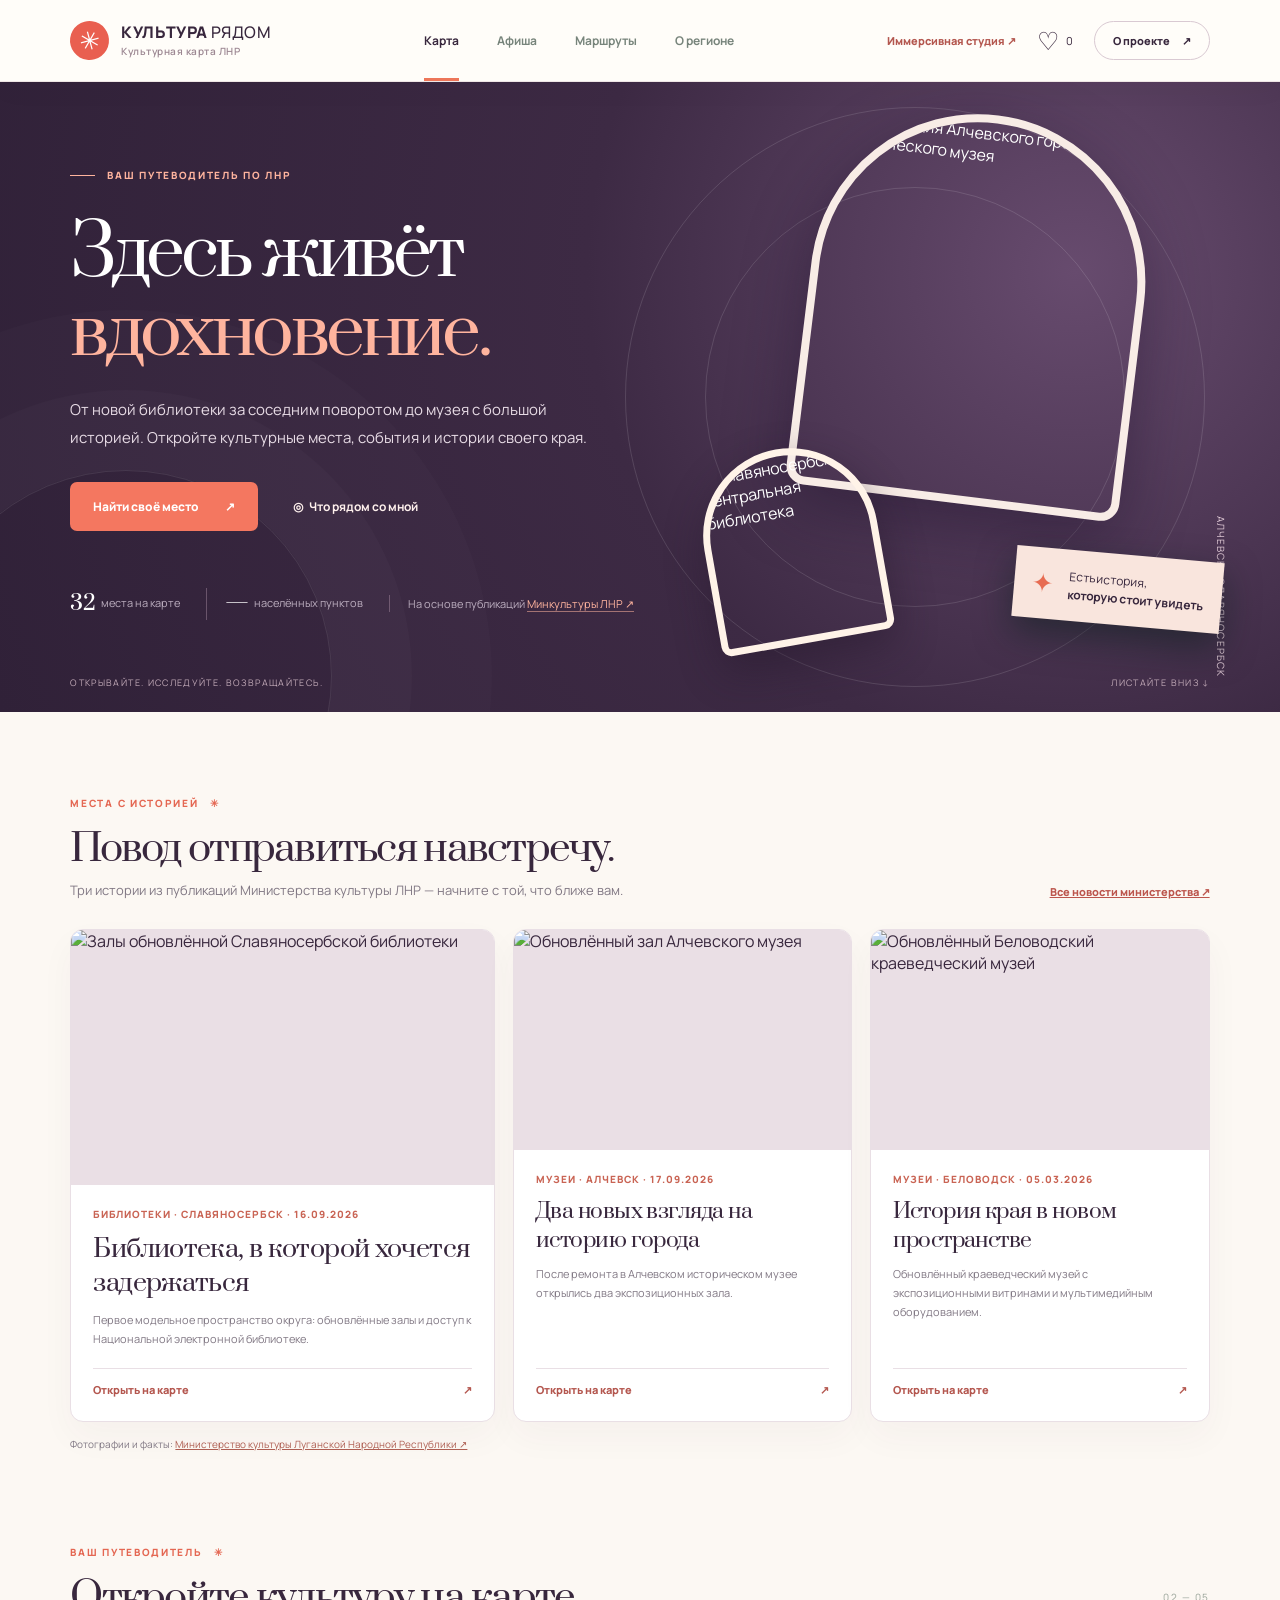
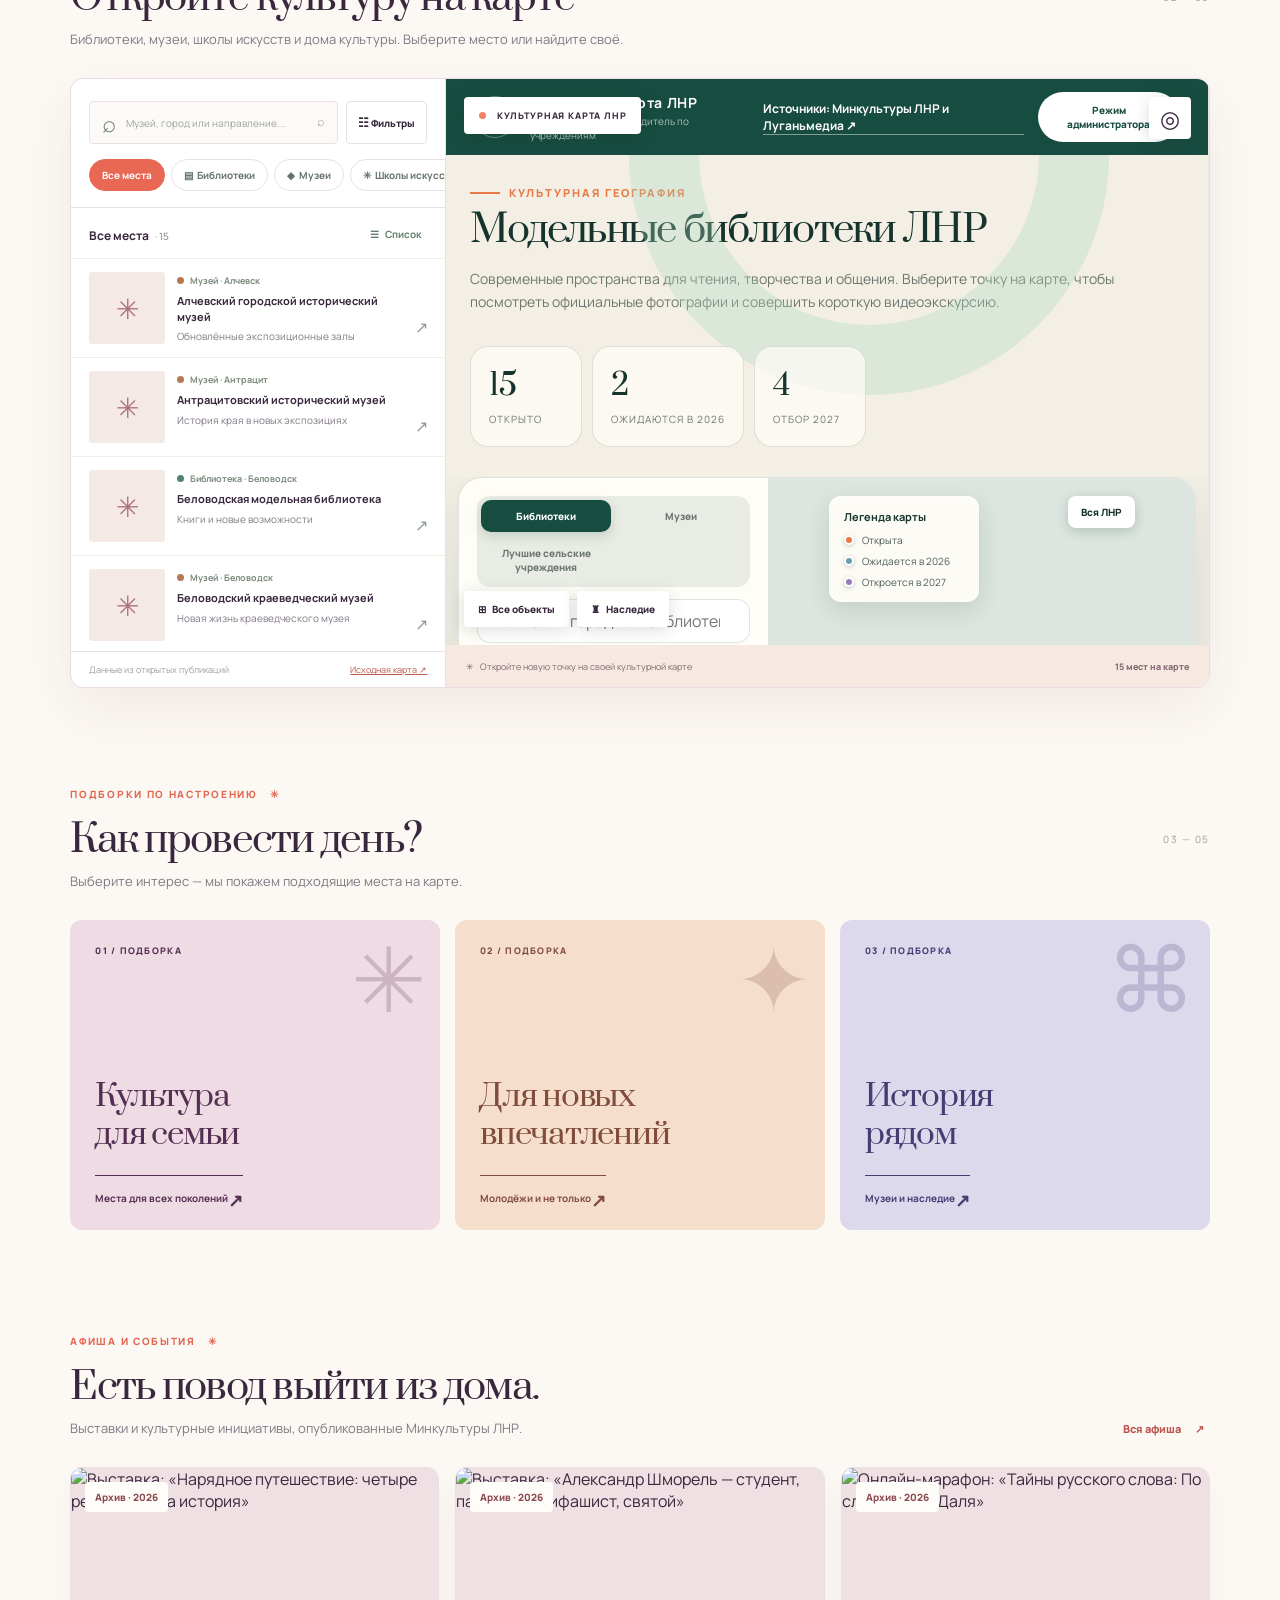
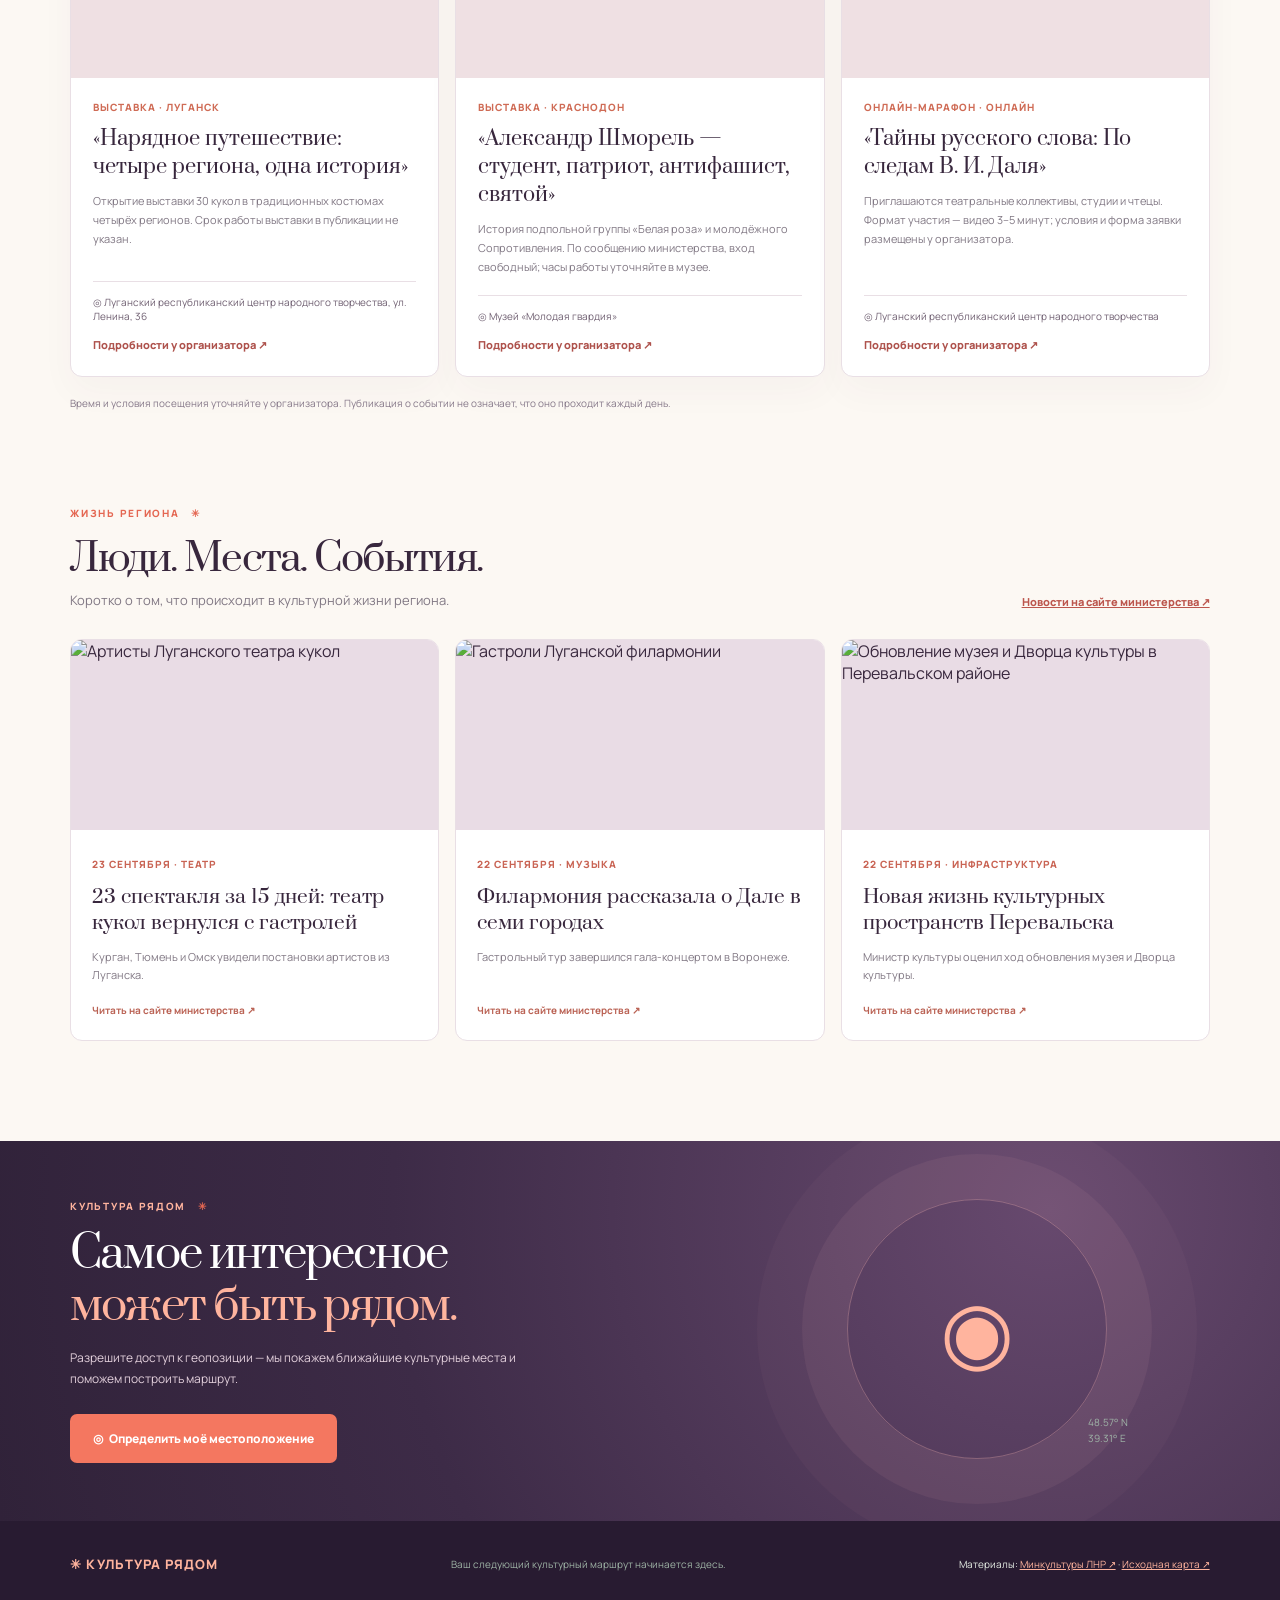
==== culture-map.html @ 1eb548b8 "Add immersive studio site and cultural map" ====
<!doctype html>
<html lang="ru">
<head>
  <meta charset="utf-8">
  <meta name="viewport" content="width=device-width,initial-scale=1">
  <meta name="theme-color" content="#3b2740">
  <title>Культура рядом — культурная карта ЛНР</title>
  <meta name="description" content="Культурные пространства Луганской Народной Республики на одной карте: найдите место, сохраните его и постройте маршрут.">
  <link rel="preconnect" href="https://fonts.googleapis.com">
  <link rel="preconnect" href="https://fonts.gstatic.com" crossorigin>
  <link href="https://fonts.googleapis.com/css2?family=DM+Sans:wght@400;500;600;700&family=Manrope:wght@400;500;600;700;800&family=Prata&display=swap" rel="stylesheet">
  <link rel="stylesheet" href="style.css">
</head>
<body>
  <header class="topbar">
    <a class="brand" href="#home" aria-label="Культура рядом — на главную"><span class="brand-symbol">✳</span><span>КУЛЬТУРА<span class="brand-light"> РЯДОМ</span><small>Культурная карта ЛНР</small></span></a>
    <nav class="main-nav" aria-label="Основная навигация">
      <button class="nav-link active" data-view="map">Карта</button><button class="nav-link" data-view="events">Афиша</button><button class="nav-link" data-view="routes">Маршруты</button><button class="nav-link" data-view="analytics">О регионе</button>
    </nav>
    <div class="header-actions"><a href="index.html" class="studio-return">Иммерсивная студия ↗</a><button id="favorites-nav" class="header-icon" title="Моя культура" aria-label="Моя культура">♡ <span id="fav-count">0</span></button><button class="header-profile" id="about-button">О проекте <span>↗</span></button></div>
  </header>

  <main id="home">
    <section class="hero">
      <div class="hero-copy"><div class="eyebrow"><span class="eyebrow-line"></span> ВАШ ПУТЕВОДИТЕЛЬ ПО ЛНР</div><h1>Здесь живёт<br><em>вдохновение.</em></h1><p>От новой библиотеки за соседним поворотом до музея с большой историей. Откройте культурные места, события и истории своего края.</p><div class="hero-actions"><button class="button button-lime" id="hero-explore">Найти своё место <span>↗</span></button><button class="text-button" id="hero-near">◎ &nbsp; Что рядом со мной</button></div><div class="hero-proof"><span><b id="hero-place-count">32</b> места на карте</span><span><b id="hero-city-count">—</b> населённых пунктов</span><span>На основе публикаций <a href="https://mk.lpr-reg.ru/" target="_blank" rel="noopener noreferrer">Минкультуры ЛНР ↗</a></span></div></div>
      <div class="hero-art"><div class="hero-orbit orbit-one"></div><div class="hero-orbit orbit-two"></div><div class="art-image"><img src="https://mk.lpr-reg.ru/uploads/posts/2026-09/1789713826_img-20260917-111139.jpg" alt="Экспозиция Алчевского городского исторического музея"></div><div class="art-image-small"><img src="https://mk.lpr-reg.ru/uploads/posts/2026-09/1789713559_img-20260916-124039.jpg" alt="Славяносербская центральная библиотека"></div><div class="art-caption"><span class="art-caption-icon">✦</span><span>Есть история,<br><b>которую стоит увидеть</b></span></div><div class="art-coordinate">АЛЧЕВСК · СЛАВЯНОСЕРБСК</div></div>
      <div class="hero-bottom"><span>ОТКРЫВАЙТЕ. ИССЛЕДУЙТЕ. ВОЗВРАЩАЙТЕСЬ.</span><span>ЛИСТАЙТЕ ВНИЗ ↓</span></div>
    </section>

    <section class="editorial-section" id="stories" aria-labelledby="stories-title"><div class="section-heading"><div><div class="section-kicker">МЕСТА С ИСТОРИЕЙ <span>✳</span></div><h2 id="stories-title">Повод отправиться навстречу.</h2><p>Три истории из публикаций Министерства культуры ЛНР — начните с той, что ближе вам.</p></div><a class="section-link" href="https://mk.lpr-reg.ru/news-main" target="_blank" rel="noopener noreferrer">Все новости министерства ↗</a></div><div class="story-grid"><article class="story-card story-main"><div class="story-image"><img src="https://mk.lpr-reg.ru/uploads/posts/2026-09/1789713559_img-20260916-124039.jpg" alt="Залы обновлённой Славяносербской библиотеки" loading="lazy"></div><div class="story-content"><span class="story-meta">БИБЛИОТЕКИ · СЛАВЯНОСЕРБСК · 16.09.2026</span><h3>Библиотека, в которой хочется задержаться</h3><p>Первое модельное пространство округа: обновлённые залы и доступ к Национальной электронной библиотеке.</p><button data-place="slavyanoserbsk" class="story-action">Открыть на карте <span>↗</span></button></div></article><article class="story-card"><div class="story-image"><img src="https://mk.lpr-reg.ru/uploads/posts/2026-09/1789713826_img-20260917-111139.jpg" alt="Обновлённый зал Алчевского музея" loading="lazy"></div><div class="story-content"><span class="story-meta">МУЗЕИ · АЛЧЕВСК · 17.09.2026</span><h3>Два новых взгляда на историю города</h3><p>После ремонта в Алчевском историческом музее открылись два экспозиционных зала.</p><button data-place="alchevsk-museum" class="story-action">Открыть на карте <span>↗</span></button></div></article><article class="story-card"><div class="story-image"><img src="https://mk.lpr-reg.ru/uploads/posts/2026-03/1772718516_photo_2026-03-05_16-46-32.jpg" alt="Обновлённый Беловодский краеведческий музей" loading="lazy"></div><div class="story-content"><span class="story-meta">МУЗЕИ · БЕЛОВОДСК · 05.03.2026</span><h3>История края в новом пространстве</h3><p>Обновлённый краеведческий музей с экспозиционными витринами и мультимедийным оборудованием.</p><button data-place="belovodsk-museum" class="story-action">Открыть на карте <span>↗</span></button></div></article></div><div class="editorial-source">Фотографии и факты: <a href="https://mk.lpr-reg.ru/" target="_blank" rel="noopener noreferrer">Министерство культуры Луганской Народной Республики ↗</a></div></section>

    <section class="explore" id="explore" aria-labelledby="explore-title">
      <div class="section-heading"><div><div class="section-kicker">ВАШ ПУТЕВОДИТЕЛЬ <span>✳</span></div><h2 id="explore-title">Откройте культуру на карте</h2><p>Библиотеки, музеи, школы искусств и дома культуры. Выберите место или найдите своё.</p></div><span class="section-index">02 — 05</span></div>
      <div class="explore-layout">
        <aside class="finder">
          <div class="finder-head"><div class="search-box"><span aria-hidden="true">⌕</span><input id="search" type="search" placeholder="Музей, город или направление..." aria-label="Поиск объектов"><kbd>⌕</kbd></div><button class="filter-toggle" id="filter-toggle" aria-expanded="false" aria-controls="advanced-filters" title="Дополнительные фильтры">☷ <span>Фильтры</span></button></div>
          <div class="quick-filters" id="quick-filters" aria-label="Категории"></div>
          <div class="advanced-filters" id="advanced-filters" hidden><label>Муниципалитет / населённый пункт<select id="city-filter"><option value="">Все населённые пункты</option></select></label><label>Аудитория<select id="audience-filter"><option value="">Для всех</option><option value="children">Для детей</option><option value="youth">Для молодёжи</option><option value="family">Для семьи</option></select></label><label>Доступность<select id="access-filter"><option value="">Любая</option><option value="accessible">Есть сведения о доступности</option></select></label><label>Информация<select id="data-filter"><option value="">Все объекты</option><option value="photo">С фотографией</option><option value="source">С источником</option></select></label><label>Расстояние от меня<select id="distance-filter"><option value="">Без ограничения</option><option value="5">До 5 км</option><option value="20">До 20 км</option><option value="50">До 50 км</option><option value="100">До 100 км</option></select></label><button class="reset-filters" id="reset-filters">Сбросить фильтры ↺</button></div>
          <div class="results-head"><div><strong id="result-title">Все места</strong><span id="result-count"></span></div><button id="list-toggle" class="list-toggle" aria-pressed="false">☰ &nbsp; Список</button></div>
          <div class="results" id="results" aria-live="polite"></div>
          <div class="finder-footer"><span>Данные из открытых публикаций</span><a href="libraries-map.html">Исходная карта ↗</a></div>
        </aside>
        <div class="map-column"><div class="map-shell"><iframe id="map" src="libraries-map.html?embed=map" title="Интерактивная карта культурных объектов ЛНР" loading="eager"></iframe><div class="map-top"><span class="map-live"><i></i> КУЛЬТУРНАЯ КАРТА ЛНР</span><button id="map-locate" title="Определить местоположение" aria-label="Определить местоположение">◎</button></div><div class="map-bottom"><button id="map-fit">⊞ &nbsp; Все объекты</button><button id="map-layer" aria-pressed="false">♜ &nbsp; Наследие</button></div></div><div class="map-caption"><span>✳ &nbsp; Откройте новую точку на своей культурной карте</span><span id="map-visible-count"></span></div></div>
      </div>
    </section>

    <section class="discovery" id="discovery"><div class="section-heading"><div><div class="section-kicker">ПОДБОРКИ ПО НАСТРОЕНИЮ <span>✳</span></div><h2>Как провести день?</h2><p>Выберите интерес — мы покажем подходящие места на карте.</p></div><span class="section-index">03 — 05</span></div><div class="discovery-grid"><button class="discovery-card discovery-family" data-preset="family"><span class="discovery-number">01 / ПОДБОРКА</span><span class="discovery-icon">✳</span><strong>Культура<br>для семьи</strong><span class="discovery-bottom">Места для всех поколений <b>↗</b></span></button><button class="discovery-card discovery-youth" data-preset="youth"><span class="discovery-number">02 / ПОДБОРКА</span><span class="discovery-icon">✦</span><strong>Для новых<br>впечатлений</strong><span class="discovery-bottom">Молодёжи и не только <b>↗</b></span></button><button class="discovery-card discovery-heritage" data-preset="heritage"><span class="discovery-number">03 / ПОДБОРКА</span><span class="discovery-icon">⌘</span><strong>История<br>рядом</strong><span class="discovery-bottom">Музеи и наследие <b>↗</b></span></button></div></section>

    <section class="events-section" id="events-section"><div class="section-heading"><div><div class="section-kicker">АФИША И СОБЫТИЯ <span>✳</span></div><h2>Есть повод выйти из дома.</h2><p>Выставки и культурные инициативы, опубликованные Минкультуры ЛНР.</p></div><button class="section-link" data-view="events">Вся афиша <span>↗</span></button></div><div class="event-grid" id="home-events"></div><p class="event-disclaimer">Время и условия посещения уточняйте у организатора. Публикация о событии не означает, что оно проходит каждый день.</p></section>

    <section class="news-section" aria-labelledby="news-title"><div class="section-heading"><div><div class="section-kicker">ЖИЗНЬ РЕГИОНА <span>✳</span></div><h2 id="news-title">Люди. Места. События.</h2><p>Коротко о том, что происходит в культурной жизни региона.</p></div><a class="section-link" href="https://mk.lpr-reg.ru/news-main" target="_blank" rel="noopener noreferrer">Новости на сайте министерства ↗</a></div><div class="news-grid"><a class="news-card" href="https://mk.lpr-reg.ru/14189-teatr-kukol-iz-lnr-vernulsja-s-bolshih-gastrolej-po-uralu-i-sibiri.html" target="_blank" rel="noopener noreferrer"><div class="news-photo"><img src="https://mk.lpr-reg.ru/uploads/posts/2026-09/1790163559_1upidi1opljrk-gol8tordglkp-q3zwny-yeoa9okzvrqe-p94hlvm8nh2kwo7guittaw1d-u0gzbpqpospe4do0.jpg" alt="Артисты Луганского театра кукол" loading="lazy"></div><div class="news-body"><span>23 СЕНТЯБРЯ · ТЕАТР</span><h3>23 спектакля за 15 дней: театр кукол вернулся с гастролей</h3><p>Курган, Тюмень и Омск увидели постановки артистов из Луганска.</p><b>Читать на сайте министерства ↗</b></div></a><a class="news-card" href="https://mk.lpr-reg.ru/14185-luganskaja-filarmonija-zavershila-gastrolnyj-tur-po-voronezhskoj-oblasti-s-proektom-o-vladimire-dale.html" target="_blank" rel="noopener noreferrer"><div class="news-photo"><img src="https://mk.lpr-reg.ru/uploads/posts/2026-09/medium/1790083965_img_20260922_141011.jpg" alt="Гастроли Луганской филармонии" loading="lazy"></div><div class="news-body"><span>22 СЕНТЯБРЯ · МУЗЫКА</span><h3>Филармония рассказала о Дале в семи городах</h3><p>Гастрольный тур завершился гала-концертом в Воронеже.</p><b>Читать на сайте министерства ↗</b></div></a><a class="news-card" href="https://mk.lpr-reg.ru/14187-ministr-kultury-lnr-ocenil-hod-obnovlenija-muzeja-i-dvorca-kultury-v-perevalskom-rajone.html" target="_blank" rel="noopener noreferrer"><div class="news-photo"><img src="https://mk.lpr-reg.ru/uploads/posts/2026-09/medium/1790143305_img_20260923_090028.jpg" alt="Обновление музея и Дворца культуры в Перевальском районе" loading="lazy"></div><div class="news-body"><span>22 СЕНТЯБРЯ · ИНФРАСТРУКТУРА</span><h3>Новая жизнь культурных пространств Перевальска</h3><p>Министр культуры оценил ход обновления музея и Дворца культуры.</p><b>Читать на сайте министерства ↗</b></div></a></div></section>

    <section class="near-section" id="near-section"><div><div class="section-kicker">КУЛЬТУРА РЯДОМ <span>✳</span></div><h2>Самое интересное<br><em>может быть рядом.</em></h2><p>Разрешите доступ к геопозиции — мы покажем ближайшие культурные места и поможем построить маршрут.</p><button class="button button-lime" id="near-locate">◎ &nbsp; Определить моё местоположение</button><div class="near-results" id="near-results" hidden></div></div><div class="near-decoration" aria-hidden="true"><span>◉</span><i>48.57° N<br>39.31° E</i></div></section>
  </main>

  <div class="screen-view" id="screen-view" hidden><div class="screen-inner"><button class="back-link" id="screen-back">← &nbsp; На главную</button><div id="screen-content"></div></div></div>

  <div class="drawer-backdrop" id="drawer-backdrop" hidden></div><aside class="detail-drawer" id="detail-drawer" role="dialog" aria-modal="true" aria-label="Карточка объекта" aria-hidden="true"><button class="drawer-close" id="drawer-close" aria-label="Закрыть карточку">×</button><div id="detail-content"></div></aside>
  <div class="toast" id="toast" role="status" aria-live="polite"></div>
  <footer><div class="footer-brand">✳ КУЛЬТУРА РЯДОМ</div><p>Ваш следующий культурный маршрут начинается здесь.</p><span>Материалы: <a href="https://mk.lpr-reg.ru/" target="_blank" rel="noopener noreferrer">Минкультуры ЛНР ↗</a> · <a href="libraries-map.html">Исходная карта ↗</a></span></footer>
  <script src="app.js"></script>
</body>
</html>
---- style.css ----
:root{--dark:#142f29;--dark2:#1c3c32;--lime:#d9ef8d;--cream:#f7f6f0;--white:#fffefa;--ink:#1b332b;--muted:#77837b;--line:#e4e8df;--serif:Prata,Georgia,serif}*{box-sizing:border-box}html{scroll-behavior:smooth}body{margin:0;background:var(--cream);color:var(--ink);font-family:Manrope,sans-serif}button,input,select{font:inherit}button{cursor:pointer}a{color:inherit}button:focus-visible,a:focus-visible,input:focus-visible,select:focus-visible{outline:3px solid #a7c67b;outline-offset:2px}[hidden]{display:none!important}.topbar{height:76px;background:var(--white);display:flex;align-items:center;justify-content:space-between;padding:0 max(5.5%,calc((100vw - 1440px)/2));border-bottom:1px solid var(--line);position:relative;z-index:600}.brand{display:flex;align-items:center;gap:12px;text-decoration:none;font-weight:800;letter-spacing:.025em;font-size:16px;line-height:1.1;white-space:nowrap}.brand-symbol{width:39px;height:39px;background:var(--dark);color:var(--lime);border-radius:50%;display:grid;place-items:center;font-size:25px;font-weight:400}.brand-light{font-weight:500}.brand small{display:block;margin-top:5px;color:#889188;font-size:10px;font-weight:600;letter-spacing:.05em}.main-nav{height:100%;display:flex;gap:38px;align-items:center}.nav-link{height:100%;border:0;background:none;color:#77847b;font-size:12px;font-weight:700;position:relative;padding:0}.nav-link.active,.nav-link:hover{color:var(--dark)}.nav-link.active:after{content:"";height:2px;position:absolute;bottom:0;left:0;right:0;background:var(--dark)}.header-actions{display:flex;align-items:center;gap:15px}.header-icon{display:flex;gap:7px;align-items:center;border:0;background:none;font-size:25px;color:var(--dark)}.header-icon span{font-size:11px}.header-profile{padding:11px 18px;border:1px solid #d5ded3;border-radius:40px;color:var(--dark);background:transparent;font-size:11px;font-weight:800}.header-profile span{margin-left:10px}.hero{min-height:496px;background:var(--dark);color:#fff;position:relative;overflow:hidden;display:grid;grid-template-columns:55% 45%;padding:68px max(5.5%,calc((100vw - 1440px)/2)) 68px}.hero-copy{position:relative;z-index:2;max-width:650px}.eyebrow,.section-kicker{font-size:10px;font-weight:800;letter-spacing:.17em}.eyebrow{color:var(--lime);display:flex;align-items:center;gap:12px}.eyebrow-line{width:25px;height:1px;background:var(--lime)}h1,h2,h3,p{margin-top:0}.hero h1{font:normal clamp(48px,5.1vw,76px)/1.17 var(--serif);letter-spacing:-.055em;margin:28px 0 19px}.hero h1 em,.near-section em{font-style:normal;color:var(--lime)}.hero-copy>p{max-width:460px;color:#b8c8bd;font-size:13px;line-height:1.8;margin-bottom:29px}.hero-actions{display:flex;align-items:center;gap:29px}.button{border:0;border-radius:4px;padding:15px 23px;font-size:11px;font-weight:800;display:inline-flex;align-items:center;justify-content:center;gap:26px;min-height:45px}.button-lime{background:var(--lime);color:var(--dark)}.button-lime:hover{background:#ecf7bb}.button-dark{background:var(--dark);color:#fff;white-space:nowrap}.button-dark:hover{background:#315648}.text-button{border:0;background:none;color:#e1ebe4;font-size:11px;font-weight:700}.text-button:hover{text-decoration:underline}.hero-art{position:absolute;right:6%;top:0;width:48%;height:100%;display:grid;place-items:center}.hero-orbit{position:absolute;border:1px solid rgba(197,224,193,.17);border-radius:50%;aspect-ratio:1}.orbit-one{width:480px}.orbit-two{width:650px}.art-image{width:305px;height:345px;position:absolute;top:38px;left:38%;transform:rotate(9deg);overflow:hidden;border-radius:155px 155px 14px 14px;border:8px solid #f0eadc;box-shadow:0 18px 60px #0a1e1a}.art-image img{width:100%;height:100%;object-fit:cover}.art-star{position:absolute;z-index:2;top:70px;left:19%;color:var(--lime);font-size:86px}.art-caption{position:absolute;z-index:3;bottom:74px;left:19%;background:#f7f6ee;color:var(--dark);padding:16px 20px;display:flex;gap:14px;align-items:center;transform:rotate(-7deg);font-size:12px;line-height:1.5;box-shadow:0 15px 35px #081e1980}.art-caption-icon{font-size:26px}.art-coordinate{position:absolute;right:0;bottom:85px;color:#a6bbae;font-size:10px;letter-spacing:.12em;writing-mode:vertical-rl}.hero-bottom{position:absolute;bottom:23px;left:max(5.5%,calc((100vw - 1440px)/2));right:max(5.5%,calc((100vw - 1440px)/2));display:flex;justify-content:space-between;color:#7f9b8c;font-size:9px;letter-spacing:.15em}.explore,.discovery,.events-section{max-width:1440px;margin:auto;padding:72px 5.5% 0}.section-heading{display:flex;justify-content:space-between;align-items:end;gap:20px;margin-bottom:30px}.section-kicker{color:#69846e;margin-bottom:16px}.section-kicker span{color:#a0b55a;margin-left:8px}.section-heading h2,.near-section h2,.screen-inner h2{font:normal clamp(28px,3vw,42px)/1.2 var(--serif);letter-spacing:-.04em;margin:0 0 9px}.section-heading p{font-size:12px;color:var(--muted);margin:0}.section-index{align-self:center;color:#97a297;font-size:10px;letter-spacing:.15em}.explore-layout{display:grid;grid-template-columns:375px minmax(0,1fr);height:610px;border:1px solid var(--line);box-shadow:0 16px 50px #1d392c0d;background:#fff;border-radius:8px;overflow:hidden}.finder{display:flex;flex-direction:column;min-height:0;border-right:1px solid var(--line)}.finder-head{padding:20px 18px 0;display:flex;gap:8px}.search-box{display:flex;align-items:center;flex:1;min-width:0;border:1px solid var(--line);background:#f9faf6;height:43px;border-radius:4px;padding:0 12px;gap:8px}.search-box>span{font-size:24px;color:#697e70;line-height:1}.search-box input{border:0;background:transparent;outline:0;width:100%;font-size:10px;color:var(--ink)}.search-box input::placeholder{color:#9aa49b}.search-box kbd{color:#9aa49b;font-size:13px}.filter-toggle{border:1px solid var(--line);background:#fff;border-radius:4px;padding:0 11px;color:var(--dark);font-size:12px;font-weight:800;white-space:nowrap}.filter-toggle span{font-size:10px}.filter-toggle.selected{background:var(--dark);color:white}.quick-filters{display:flex;gap:6px;overflow-x:auto;padding:15px 18px 16px;scrollbar-width:none}.quick-filters::-webkit-scrollbar{display:none}.chip{border:1px solid var(--line);background:#fff;border-radius:30px;padding:8px 12px;white-space:nowrap;font-size:10px;color:#65736a;font-weight:700}.chip.active{background:var(--dark);color:#fff;border-color:var(--dark)}.advanced-filters{display:grid;grid-template-columns:1fr 1fr;gap:9px;padding:0 18px 15px;border-bottom:1px solid var(--line)}.advanced-filters label{font-size:9px;color:var(--muted);font-weight:700}.advanced-filters select{display:block;width:100%;min-width:0;margin-top:5px;padding:8px 5px;border:1px solid var(--line);border-radius:3px;background:white;color:var(--ink);font-size:10px}.reset-filters{background:none;border:0;text-align:left;color:#547755;font-size:10px;font-weight:700}.results-head{padding:15px 18px 13px;border-top:1px solid var(--line);display:flex;align-items:center;justify-content:space-between}.results-head strong{font-size:12px}.results-head span{margin-left:6px;color:var(--muted);font-size:10px}.list-toggle{border:0;background:none;color:#64806c;font-size:10px;font-weight:700}.list-toggle.active{color:#142f29}.results{overflow:auto;min-height:0;flex:1;scrollbar-color:#c6d2c5 transparent}.result-card{padding:13px 18px;display:flex;gap:12px;border-top:1px solid #eef0e9;position:relative;cursor:pointer;transition:background .2s}.result-card:hover,.result-card.active{background:#f3f7ef}.result-card img,.result-placeholder{width:76px;height:72px;flex:0 0 76px;object-fit:cover;border-radius:3px;background:#e4e8df}.result-placeholder{display:grid;place-items:center;font-size:28px;color:#789583}.result-body{min-width:0;padding-right:17px}.result-type{display:flex;align-items:center;gap:6px;color:#7b8a7c;font-size:9px;font-weight:700;margin:2px 0 6px}.result-type i,.pin-dot{width:7px;height:7px;background:var(--accent,#4e826a);border-radius:50%;display:inline-block}.result-card h3{font-size:11px;line-height:1.4;margin:0 0 5px}.result-card p{font-size:10px;color:var(--muted);margin:0;white-space:nowrap;overflow:hidden;text-overflow:ellipsis}.result-arrow{position:absolute;right:17px;bottom:19px;color:#8c9c8d}.finder-footer{padding:11px 18px;display:flex;justify-content:space-between;gap:8px;border-top:1px solid var(--line);font-size:9px;color:#97a297}.finder-footer a{color:#496d53}.map-column{display:flex;flex-direction:column;min-width:0;background:#e8eee6}.map-shell{position:relative;flex:1;min-height:0}.map-shell #map{height:100%;width:100%;background:#e6ece3}.map-top,.map-bottom{position:absolute;z-index:500;display:flex;gap:8px}.map-top{top:18px;left:18px;right:18px;justify-content:space-between;pointer-events:none}.map-top button{pointer-events:auto;font-size:23px;width:42px;height:42px;border:0;border-radius:4px;background:#fff;color:var(--dark);box-shadow:0 3px 16px #1c39282a}.map-live{align-self:start;background:#fff;padding:12px 15px;border-radius:4px;font-size:9px;font-weight:800;letter-spacing:.09em;box-shadow:0 3px 16px #1c39282a}.map-live i{display:inline-block;width:7px;height:7px;background:#a3c579;border-radius:50%;margin-right:8px}.map-bottom{left:18px;bottom:18px}.map-bottom button{padding:11px 14px;background:#fff;border:0;border-radius:4px;color:var(--dark);box-shadow:0 3px 16px #1c39282a;font-size:10px;font-weight:800}.map-bottom button.active{background:var(--dark);color:#fff}.map-caption{height:42px;display:flex;align-items:center;justify-content:space-between;background:#e9eee6;padding:0 20px;color:#6c806e;font-size:9px}.map-caption span:last-child{font-weight:800}.leaflet-container{font-family:Manrope,sans-serif}.leaflet-control-attribution{font-size:9px!important}.custom-pin{border:0;background:none}.custom-pin span{width:32px;height:32px;border:3px solid #fff;box-shadow:0 3px 12px #1b392f66;border-radius:50% 50% 50% 3px;transform:rotate(-45deg);background:var(--pin);display:grid;place-items:center;color:white}.custom-pin b{transform:rotate(45deg);font-size:14px;line-height:1}.custom-pin.selected span{width:40px;height:40px;border-color:var(--lime)}.user-pin{width:16px;height:16px;border-radius:50%;background:#3785d6;border:3px solid white;box-shadow:0 0 0 6px #3785d64d}.discovery{padding-top:85px}.discovery-grid{display:grid;grid-template-columns:repeat(3,1fr);gap:15px}.discovery-card{border:0;text-align:left;min-height:286px;padding:24px 25px 21px;display:flex;flex-direction:column;position:relative;overflow:hidden;transition:transform .2s}.discovery-card:hover{transform:translateY(-4px)}.discovery-family{background:#dceac9;color:#1d4434}.discovery-youth{background:#e9d7bd;color:#704a2e}.discovery-heritage{background:#dce4e7;color:#2c5261}.discovery-number{font-size:9px;font-weight:800;letter-spacing:.14em}.discovery-icon{font-size:90px;position:absolute;right:14px;top:13px;opacity:.3;line-height:1}.discovery-card strong{font:normal 31px/1.22 var(--serif);letter-spacing:-.04em;margin-top:auto;margin-bottom:22px}.discovery-bottom{border-top:1px solid currentColor;padding-top:15px;display:flex;justify-content:space-between;font-size:10px;font-weight:700}.discovery-bottom b{font-size:18px;line-height:1}.events-section{padding-top:85px;padding-bottom:85px}.section-link{border:0;background:none;color:#3f674f;font-size:11px;font-weight:800;white-space:nowrap}.section-link span{margin-left:12px}.empty-events{min-height:155px;border:1px solid var(--line);background:#fffefa;display:flex;align-items:center;gap:22px;padding:30px}.empty-events-icon{width:71px;height:71px;flex:0 0 71px;border-radius:50%;display:grid;place-items:center;background:#eaf1dc;color:#5b7e55;font-size:38px}.empty-events div{flex:1}.empty-events strong{font:normal 19px var(--serif)}.empty-events p{margin:8px 0 0;color:var(--muted);font-size:11px;line-height:1.6;max-width:570px}.near-section{background:var(--dark);color:white;min-height:350px;padding:58px max(5.5%,calc((100vw - 1440px)/2));display:flex;justify-content:space-between;position:relative;overflow:hidden}.near-section>div:first-child{z-index:1}.near-section .section-kicker{color:var(--lime)}.near-section h2{font-size:clamp(29px,3.4vw,48px);margin:0 0 15px}.near-section p{max-width:470px;color:#aec5b5;font-size:12px;line-height:1.7;margin-bottom:25px}.near-decoration{width:260px;height:260px;border:1px solid #75978280;border-radius:50%;display:grid;place-items:center;position:relative;margin:0 9% 0 0;box-shadow:0 0 0 45px #48705b1c,0 0 0 90px #48705b12}.near-decoration span{font-size:85px;color:var(--lime)}.near-decoration i{position:absolute;bottom:12px;right:-22px;color:#9fb4a7;font-size:10px;font-style:normal;line-height:1.6}footer{background:#0e211b;color:#e6eee5;display:flex;align-items:center;justify-content:space-between;gap:20px;padding:34px 5.5%;font-size:10px}footer p{margin:0;color:#9eb3a5}.footer-brand{font-weight:800;letter-spacing:.08em;font-size:13px}footer a{color:var(--lime)}.drawer-backdrop{position:fixed;inset:0;background:#06161194;z-index:1000}.detail-drawer{position:fixed;z-index:1001;right:0;top:0;bottom:0;width:min(100%,510px);background:var(--white);box-shadow:-20px 0 60px #081d1838;overflow-y:auto;transform:translateX(105%);transition:transform .3s ease}.detail-drawer.open{transform:none}.drawer-close{position:fixed;z-index:2;right:20px;top:18px;width:39px;height:39px;background:#fff;border:0;border-radius:50%;font-size:25px;box-shadow:0 2px 15px #0003}.detail-hero{height:275px;background:#dce8da;position:relative}.detail-hero img{width:100%;height:100%;object-fit:cover}.detail-hero .no-photo{height:100%;display:grid;place-items:center;color:#72947b;font-size:90px}.detail-padding{padding:28px 30px 40px}.detail-kicker{font-size:10px;font-weight:800;color:#64866c;letter-spacing:.12em;text-transform:uppercase}.detail-padding h2{font:normal 31px/1.25 var(--serif);letter-spacing:-.04em;margin:12px 0}.detail-address{font-size:11px;color:var(--muted);line-height:1.6}.detail-desc{font-size:12px;line-height:1.8;color:#53665a;margin:23px 0}.detail-actions{display:grid;grid-template-columns:1fr 1fr;gap:8px}.detail-actions button,.detail-actions a{border:1px solid #dce5d9;background:#fff;padding:11px 9px;border-radius:4px;font-size:10px;font-weight:800;text-align:center;text-decoration:none;color:var(--dark)}.detail-actions .primary{background:var(--dark);color:#fff;border-color:var(--dark)}.detail-actions .saved{background:#ebf3da}.detail-section{border-top:1px solid var(--line);margin-top:24px;padding-top:20px}.detail-section h3{font-size:12px;margin:0 0 14px}.detail-row{display:flex;justify-content:space-between;gap:15px;font-size:11px;padding:8px 0;border-bottom:1px solid #f0f1eb}.detail-row span{color:var(--muted)}.detail-row b{font-weight:700;text-align:right}.detail-section p{font-size:11px;color:#65766a;line-height:1.7}.detail-section a{color:#316b48}.detail-tags{display:flex;gap:7px;flex-wrap:wrap}.detail-tags span{font-size:10px;padding:7px 10px;background:#ecf2e6;border-radius:30px}.source-disclaimer{font-size:10px;color:#91a092;margin-top:25px;line-height:1.6}.screen-view{min-height:70vh;background:var(--cream)}.screen-inner{max-width:1260px;margin:auto;padding:52px 5.5% 85px}.back-link{border:0;background:none;color:#52725c;font-size:11px;font-weight:800;margin-bottom:43px;padding:0}.screen-intro{max-width:700px;color:var(--muted);font-size:12px;line-height:1.8;margin:12px 0 28px}.screen-toolbar{display:flex;flex-wrap:wrap;gap:10px;align-items:center;margin-bottom:20px}.screen-toolbar select,.screen-toolbar input{background:white;border:1px solid var(--line);padding:12px 14px;color:var(--ink);border-radius:4px;font-size:11px}.screen-toolbar input{width:230px}.screen-cards{display:grid;grid-template-columns:repeat(3,1fr);gap:15px}.screen-card{background:white;border:1px solid var(--line);padding:0 0 22px;cursor:pointer;text-align:left;color:var(--ink)}.screen-card img,.screen-card .card-fallback{width:100%;height:175px;object-fit:cover;background:#e1eadd}.card-fallback{display:grid;place-items:center;font-size:55px;color:#718e75}.screen-card .screen-card-body{padding:19px 20px 0}.screen-card small{font-size:9px;color:#738b76;text-transform:uppercase;font-weight:800;letter-spacing:.1em}.screen-card h3{font:normal 18px/1.35 var(--serif);margin:10px 0}.screen-card p{font-size:10px;color:var(--muted);margin:0}.panel{padding:26px;background:white;border:1px solid var(--line);margin-bottom:15px}.panel h3{font:normal 22px var(--serif);margin:0 0 10px}.panel p{font-size:11px;line-height:1.7;color:var(--muted)}.route-options{display:flex;gap:8px;flex-wrap:wrap;margin:16px 0}.route-options button{background:#f4f7ef;border:1px solid #dce5d7;padding:10px 14px;font-size:11px;border-radius:4px;color:var(--dark)}.route-options button.active{background:var(--dark);color:#fff}.route-list{margin:15px 0;padding-left:20px;font-size:12px;line-height:2.4}.route-list button{border:0;background:none;color:var(--dark);text-decoration:underline;text-align:left}.route-stats{font-size:11px;background:#eff4e9;padding:14px;line-height:1.6}.analytics-grid{display:grid;grid-template-columns:repeat(4,1fr);gap:12px;margin:20px 0 28px}.analytics-stat{background:white;border:1px solid var(--line);padding:20px}.analytics-stat b{font:normal 32px var(--serif);display:block}.analytics-stat span{font-size:10px;color:var(--muted)}.bars{display:grid;gap:10px}.bar-row{display:grid;grid-template-columns:150px 1fr 25px;gap:12px;align-items:center;font-size:11px}.bar-track{height:9px;background:#edf1e9;border-radius:20px}.bar-track i{height:100%;display:block;background:#779c78;border-radius:20px}.municipality-grid{display:grid;grid-template-columns:repeat(3,1fr);gap:10px}.municipality-grid button{background:white;border:1px solid var(--line);text-align:left;padding:15px;font-size:11px;font-weight:700}.municipality-grid button span{float:right;color:#7c9b7c}.notice{background:#eaf1e6;padding:14px 18px;font-size:11px;color:#52705a;line-height:1.7}.empty-state{text-align:center;padding:48px 20px;color:var(--muted);font-size:12px;line-height:1.7}.empty-state strong{display:block;font:normal 22px var(--serif);color:var(--dark);margin-bottom:10px}.toast{position:fixed;bottom:24px;left:50%;transform:translate(-50%,20px);background:var(--dark);color:#fff;padding:13px 20px;border-radius:5px;font-size:11px;opacity:0;pointer-events:none;transition:.25s;z-index:2000;max-width:min(90vw,450px);text-align:center}.toast.show{opacity:1;transform:translate(-50%,0)}
@media(max-width:1050px){.topbar{padding:0 3%}.main-nav{gap:18px}.hero{padding-left:5%;padding-right:5%}.hero-art{right:0}.explore-layout{grid-template-columns:335px minmax(0,1fr)}.explore,.discovery,.events-section{padding-left:3%;padding-right:3%}}
.explore-layout.list-mode{display:block;height:640px}.explore-layout.list-mode .finder{height:100%;border-right:0}.explore-layout.list-mode .map-column{display:none}.explore-layout.list-mode .results{display:grid;grid-template-columns:repeat(2,minmax(0,1fr));align-content:start}.explore-layout.list-mode .result-card:nth-child(even){border-left:1px solid var(--line)}
.explore-layout{grid-template-rows:minmax(0,1fr)}.map-shell{overflow:hidden}.map-column{isolation:isolate;min-height:0;height:100%}.finder{position:relative;z-index:2;min-height:0;height:100%}.detail-drawer{visibility:hidden;pointer-events:none}.detail-drawer.open{visibility:visible;pointer-events:auto}
.near-results{display:grid;gap:5px;margin-top:20px;width:min(100%,460px)}.near-results strong{font-size:11px;margin-bottom:4px}.near-results button{border:1px solid #547360;background:#24473a;color:white;text-align:left;padding:10px 12px;font-size:10px}.near-results button span{float:right;color:var(--lime)}
#map{display:block;border:0;width:100%;height:100%;background:#dce5df}

/* Новая редакционная палитра: тёплая бумага, сливовый, коралловый и сиреневый. */
:root{--dark:#38273d;--dark2:#4b3550;--lime:#ffb49e;--cream:#fcf8f3;--white:#fffdf9;--ink:#38273d;--muted:#817884;--line:#e9dfe5;--serif:Prata,Georgia,serif}
body{background:var(--cream)}
.topbar{height:82px;background:#fffdfaf5;border-bottom:1px solid #efe6e5;box-shadow:0 6px 30px #36203a09}
.brand-symbol{background:#e95f50;color:#fff;transform:rotate(-15deg)}
.brand small{color:#9c8792}.nav-link.active:after{height:3px;background:#ed7659}.nav-link:hover{color:#d5554b}.header-profile{border-color:#d9c9d2}.header-profile:hover{background:#f8e8e3}
.hero{min-height:610px;background:radial-gradient(circle at 84% 30%,#674b6e 0,#3d2a44 42%,#302138 100%);padding-top:86px;padding-bottom:92px}
.hero:before{content:"";position:absolute;left:-80px;bottom:-170px;width:410px;height:410px;border:1px solid #ffffff18;border-radius:50%;box-shadow:0 0 0 80px #ffffff05,0 0 0 160px #ffffff04}
.hero-copy{max-width:710px}.hero h1{font-size:clamp(52px,5.4vw,84px);line-height:1.14;margin:33px 0 23px}.hero h1 em{color:#ffb49e}.hero-copy>p{max-width:520px;font-size:15px;color:#e7dbe5;line-height:1.9}
.eyebrow{color:#ffb49e}.eyebrow-line{background:#ffb49e}.button{border-radius:7px;font-size:12px;padding:16px 23px;transition:transform .2s,background .2s}.button:hover{transform:translateY(-2px)}.button-lime{background:#f47760;color:#fff}.button-lime:hover{background:#ff9478}.text-button{color:#fff1ed;font-size:12px}
.hero-proof{margin-top:57px;display:flex;align-items:center;gap:26px;color:#bcaebf;font-size:11px;line-height:1.55}.hero-proof span{border-left:1px solid #d5b5ca55;padding-left:18px}.hero-proof span:first-child{padding-left:0;border-left:0}.hero-proof b{font-family:var(--serif);font-size:21px;color:#fff;vertical-align:middle;margin-right:3px;font-weight:400}.hero-proof a{color:#ffb49e;text-decoration:none;border-bottom:1px solid #ffb49e88}
.hero-art{right:5%;width:47%;overflow:visible}.hero-orbit{border-color:#ffffff20}.orbit-one{width:420px}.orbit-two{width:580px}.art-image{width:335px;height:390px;top:32px;left:32%;transform:rotate(7deg);border:8px solid #f8ece6;border-radius:180px 180px 20px 20px;box-shadow:0 20px 65px #190e2770}.art-image-small{position:absolute;z-index:2;width:175px;height:196px;left:15%;bottom:68px;border:7px solid #fff3e8;transform:rotate(-10deg);overflow:hidden;border-radius:105px 105px 12px 12px;box-shadow:0 16px 40px #24172a77}.art-image-small img{width:100%;height:100%;object-fit:cover}.art-caption{left:auto;right:-1%;bottom:87px;transform:rotate(5deg);background:#f9e5dd;padding:16px 18px}.art-caption-icon{color:#e76c52}.art-coordinate{bottom:35px;right:-2%;color:#e1cbd7}.hero-bottom{color:#c2aab8}
.section-kicker{color:#e46752}.section-kicker span{color:#e46752}.section-heading h2,.near-section h2,.screen-inner h2{letter-spacing:-.045em}.section-heading p{font-size:13px}.section-link{color:#bc564d}.section-link:hover{text-decoration:underline}
.editorial-section,.news-section{max-width:1440px;margin:auto;padding:84px 5.5% 0}.story-grid{display:grid;grid-template-columns:1.25fr 1fr 1fr;gap:18px}.story-card{min-width:0;background:#fff;border:1px solid var(--line);border-radius:13px;overflow:hidden;box-shadow:0 15px 35px #55334b0a;display:flex;flex-direction:column}.story-image{height:220px;overflow:hidden;background:#eadfe5}.story-main .story-image{height:255px}.story-image img,.news-photo img{display:block;width:100%;height:100%;object-fit:cover;transition:transform .5s}.story-card:hover .story-image img,.news-card:hover .news-photo img{transform:scale(1.045)}.story-content{padding:22px 22px 24px;display:flex;flex:1;flex-direction:column}.story-meta,.news-body>span{font-size:10px;letter-spacing:.1em;color:#c96454;font-weight:800}.story-content h3{font:normal 21px/1.35 var(--serif);margin:12px 0 9px;letter-spacing:-.025em}.story-main .story-content h3{font-size:25px}.story-content p{font-size:11px;color:var(--muted);line-height:1.75;margin:0 0 20px}.story-action{margin-top:auto;padding:13px 0 0;background:none;border:0;border-top:1px solid var(--line);display:flex;justify-content:space-between;color:#b4574f;font-size:11px;font-weight:800;text-align:left}.story-action:hover{color:var(--dark)}.editorial-source{font-size:10px;color:var(--muted);margin-top:15px}.editorial-source a{color:#ae5e52}
.explore{padding-top:94px}.explore-layout{border-color:#e9dce0;border-radius:13px;box-shadow:0 20px 55px #57344d12}.finder-head{padding-top:22px}.search-box{background:#fcf9f7}.search-box:focus-within{border-color:#e9826e}.chip.active{background:#e96854;border-color:#e96854}.chip:hover{border-color:#e96854}.filter-toggle.selected,.map-bottom button.active{background:#e96854;color:#fff}.result-card:hover,.result-card.active{background:#fff0e8}.map-column{background:#efe8e3}.map-caption{background:#f6e9e1;color:#856a74}.map-live i{background:#ec8567}.result-placeholder,.card-fallback{background:#f5e9e5;color:#ad737a}.finder-footer a{color:#bd5c50}
.discovery{padding-top:99px}.discovery-card{border-radius:12px;min-height:310px}.discovery-family{background:#efdbe4;color:#542f52}.discovery-youth{background:#f5dfcc;color:#814c3d}.discovery-heritage{background:#ddd9ed;color:#453c71}.discovery-icon{opacity:.22}.discovery-card:hover{transform:translateY(-6px);box-shadow:0 18px 38px #5e405329}
.events-section{padding-top:104px;padding-bottom:95px}.event-grid{display:grid;grid-template-columns:repeat(3,minmax(0,1fr));gap:16px}.event-card{background:#fff;border:1px solid var(--line);border-radius:12px;overflow:hidden;display:flex;flex-direction:column;box-shadow:0 15px 35px #55334b09}.event-photo{height:210px;position:relative;overflow:hidden;background:#efe0e3}.event-photo img{width:100%;height:100%;object-fit:cover;display:block;transition:transform .35s}.event-card:hover .event-photo img{transform:scale(1.04)}.event-photo .event-badge{position:absolute;left:14px;top:14px;border-radius:4px;background:#fffdf9;color:#8c4b50;padding:8px 10px;font-size:10px;font-weight:800}.event-info{padding:22px 22px 24px;display:flex;flex-direction:column;flex:1}.event-kind{font-size:10px;letter-spacing:.1em;color:#cf6b55;font-weight:800}.event-info h3{font:normal 20px/1.4 var(--serif);margin:11px 0}.event-info p{font-size:11px;color:var(--muted);line-height:1.7;margin-bottom:18px}.event-info .event-place{font-size:10px;color:#6f5f71;margin-top:auto;padding-top:13px;border-top:1px solid var(--line)}.event-info .event-action{display:inline-flex;margin-top:14px;color:#ae524c;font-size:11px;font-weight:800;text-decoration:none;align-items:center;gap:8px}.event-info .event-action:hover{text-decoration:underline}.event-disclaimer{font-size:10px;color:#867889;margin:18px 0 0;line-height:1.6}
.news-section{padding-top:0;padding-bottom:100px}.news-grid{display:grid;grid-template-columns:repeat(3,1fr);gap:16px}.news-card{background:#fff;border:1px solid var(--line);border-radius:12px;overflow:hidden;text-decoration:none;transition:box-shadow .2s,transform .2s}.news-card:hover{transform:translateY(-4px);box-shadow:0 18px 38px #5e40531f}.news-photo{height:190px;overflow:hidden;background:#e9dce5}.news-body{padding:21px}.news-body h3{font:normal 19px/1.4 var(--serif);margin:11px 0}.news-body p{color:var(--muted);font-size:11px;line-height:1.7;min-height:38px}.news-body b{color:#ba6254;font-size:10px}
.near-section{background:radial-gradient(circle at 82% 18%,#67496e,#3d2b47 60%,#302239);min-height:360px}.near-section .section-kicker{color:#ffb49e}.near-section em{color:#ffb49e}.near-section p{color:#e3d0dc}.near-decoration{border-color:#f2b3b155;box-shadow:0 0 0 45px #f9b5b510,0 0 0 90px #f9b5b508}.near-decoration span{color:#ffb49e}.near-results button{background:#543b59;border-color:#866580}.near-results button span{color:#ffc4aa}
footer{background:#281b31}.footer-brand{color:#ffb49e}footer a{color:#ffb49e}.detail-kicker{color:#c96454}.detail-actions .primary,.button-dark{background:#e96854;border-color:#e96854;color:#fff}.button-dark:hover{background:#d45545}.detail-tags span{background:#fae8e4;color:#854c55}.panel{border-radius:9px}.route-options button.active{background:#e96854;color:white}.analytics-stat{border-radius:9px}.bar-track i{background:#e96854}.notice{background:#f6e9e4;color:#795c64}.toast{background:#38273d}
@media(max-width:1050px){.editorial-section,.news-section{padding-left:3%;padding-right:3%}.hero-art{right:-3%}.hero-proof{gap:12px}.story-grid{gap:10px}.story-content{padding:17px}.event-info{padding:18px}}
@media(max-width:760px){.topbar{height:64px}.hero{margin-top:44px;min-height:630px;padding:49px 6% 50px}.hero h1{font-size:clamp(42px,10.5vw,60px);max-width:390px}.hero-copy>p{font-size:12px;max-width:330px}.hero-art{opacity:.55;right:-56px;top:250px;width:75%;height:345px}.art-image{width:190px;height:230px;left:33%;top:22px}.art-image-small{width:96px;height:115px;left:10%;bottom:19px;border-width:4px}.art-caption,.art-coordinate{display:none}.hero-proof{margin-top:265px;gap:9px;flex-wrap:wrap;position:relative;z-index:3;font-size:10px}.hero-proof span:last-child{flex-basis:100%;padding-left:0;border:0}.hero-proof b{font-size:16px}.hero-bottom{display:none}.editorial-section,.news-section{padding:60px 15px 0}.story-grid{grid-template-columns:1fr;gap:12px}.story-card{display:grid;grid-template-columns:38% 1fr;min-height:175px}.story-image,.story-main .story-image{height:100%;min-height:175px}.story-content,.story-main .story-content{padding:15px}.story-content h3,.story-main .story-content h3{font-size:17px}.story-content p{font-size:10px;margin-bottom:11px}.story-meta{font-size:8px}.story-action{font-size:10px}.explore,.discovery,.events-section{padding-top:65px}.discovery-card{min-height:195px}.event-grid{grid-template-columns:1fr}.event-card{display:grid;grid-template-columns:38% 1fr;min-height:185px}.event-photo{height:100%;min-height:185px}.event-info{padding:15px}.event-info h3{font-size:17px;margin:8px 0}.event-info p{font-size:10px;margin-bottom:10px}.event-kind{font-size:9px}.event-photo .event-badge{font-size:8px;left:6px;top:6px}.news-section{padding-bottom:65px}.news-grid{grid-template-columns:1fr;gap:10px}.news-card{display:grid;grid-template-columns:35% 1fr;min-height:150px}.news-photo{height:100%;min-height:150px}.news-body{padding:14px}.news-body h3{font-size:16px;margin:6px 0}.news-body p{font-size:10px;margin:0 0 7px;min-height:0}.news-body>span{font-size:8px}.near-section{min-height:350px}}
@media(max-width:420px){.hero{min-height:625px}.hero-proof{margin-top:260px}.story-card,.event-card{grid-template-columns:34% 1fr}.story-content h3,.story-main .story-content h3,.event-info h3{font-size:15px}.story-content p{line-height:1.5}.news-card{grid-template-columns:32% 1fr}}
@media(max-width:760px){.topbar{height:64px;padding:0 17px;flex-wrap:wrap}.brand{font-size:12px}.brand-symbol{width:34px;height:34px}.brand small{font-size:8px}.main-nav{order:3;width:100%;height:44px;justify-content:space-around;background:var(--white);margin:0 -17px;padding:0 10px;border-bottom:1px solid var(--line)}.nav-link{font-size:10px}.header-profile{display:none}.header-icon{font-size:24px}.hero{margin-top:44px;min-height:530px;padding:48px 6% 58px;display:block}.hero-copy{max-width:100%}.hero h1{font-size:clamp(43px,10vw,66px);margin:24px 0 15px}.hero-copy>p{font-size:11px;max-width:340px}.hero-art{opacity:.33;right:-100px;width:75%;pointer-events:none}.art-image{left:25%;top:165px;width:230px;height:260px}.art-caption,.art-coordinate{display:none}.art-star{left:0;top:180px}.hero-actions{gap:12px;flex-wrap:wrap}.hero-bottom{left:6%;right:6%;font-size:8px}.hero-bottom span:last-child{display:none}.explore,.discovery,.events-section{padding:54px 15px 0}.section-heading h2{font-size:29px}.section-heading p{line-height:1.5}.section-index{display:none}.explore-layout{height:auto;display:flex;flex-direction:column-reverse;border-radius:5px}.map-column{height:47vh;min-height:345px;flex:none}.finder{height:470px;border-right:0;border-top:1px solid var(--line)}.map-live{font-size:8px}.discovery{padding-top:58px}.discovery-grid{grid-template-columns:1fr;gap:10px}.discovery-card{min-height:190px}.discovery-card strong{font-size:27px}.discovery-icon{font-size:75px}.events-section{padding-top:58px;padding-bottom:55px}.empty-events{padding:20px;flex-wrap:wrap}.empty-events-icon{width:48px;height:48px;flex-basis:48px;font-size:25px}.empty-events div{flex-basis:calc(100% - 75px)}.empty-events .button{width:100%}.near-section{padding:48px 22px;min-height:340px}.near-decoration{position:absolute;right:-100px;bottom:-50px;opacity:.3}.near-section>div:first-child{position:relative;z-index:1}.near-section p{max-width:330px}.screen-inner{padding:35px 16px 70px}.screen-cards{grid-template-columns:repeat(2,1fr);gap:10px}.screen-card img,.screen-card .card-fallback{height:130px}.screen-card .screen-card-body{padding:13px}.screen-card h3{font-size:15px}.analytics-grid{grid-template-columns:repeat(2,1fr)}.municipality-grid{grid-template-columns:repeat(2,1fr)}footer{flex-wrap:wrap;padding:32px 20px}.detail-drawer{top:auto;bottom:0;height:min(88vh,850px);width:100%;border-radius:18px 18px 0 0;transform:translateY(105%)}.detail-hero{height:230px}.detail-padding{padding:24px 22px 35px}.detail-padding h2{font-size:26px}}
@media(max-width:760px){.explore-layout.list-mode{height:auto}.explore-layout.list-mode .finder{height:570px}.explore-layout.list-mode .results{display:block}}
@media(max-width:420px){.hero h1{font-size:41px}.text-button{font-size:10px}.section-heading{gap:6px}.section-link{font-size:9px}.filter-toggle span{display:none}.screen-cards{grid-template-columns:1fr}.bar-row{grid-template-columns:105px 1fr 20px;font-size:10px}}
@media(prefers-reduced-motion:reduce){*,*:before,*:after{scroll-behavior:auto!important;transition:none!important}}
.studio-return{font-size:11px;font-weight:800;text-decoration:none;color:#b4574f;white-space:nowrap}.studio-return:hover{text-decoration:underline}@media(max-width:760px){.studio-return{font-size:9px;max-width:95px;white-space:normal;line-height:1.2}}
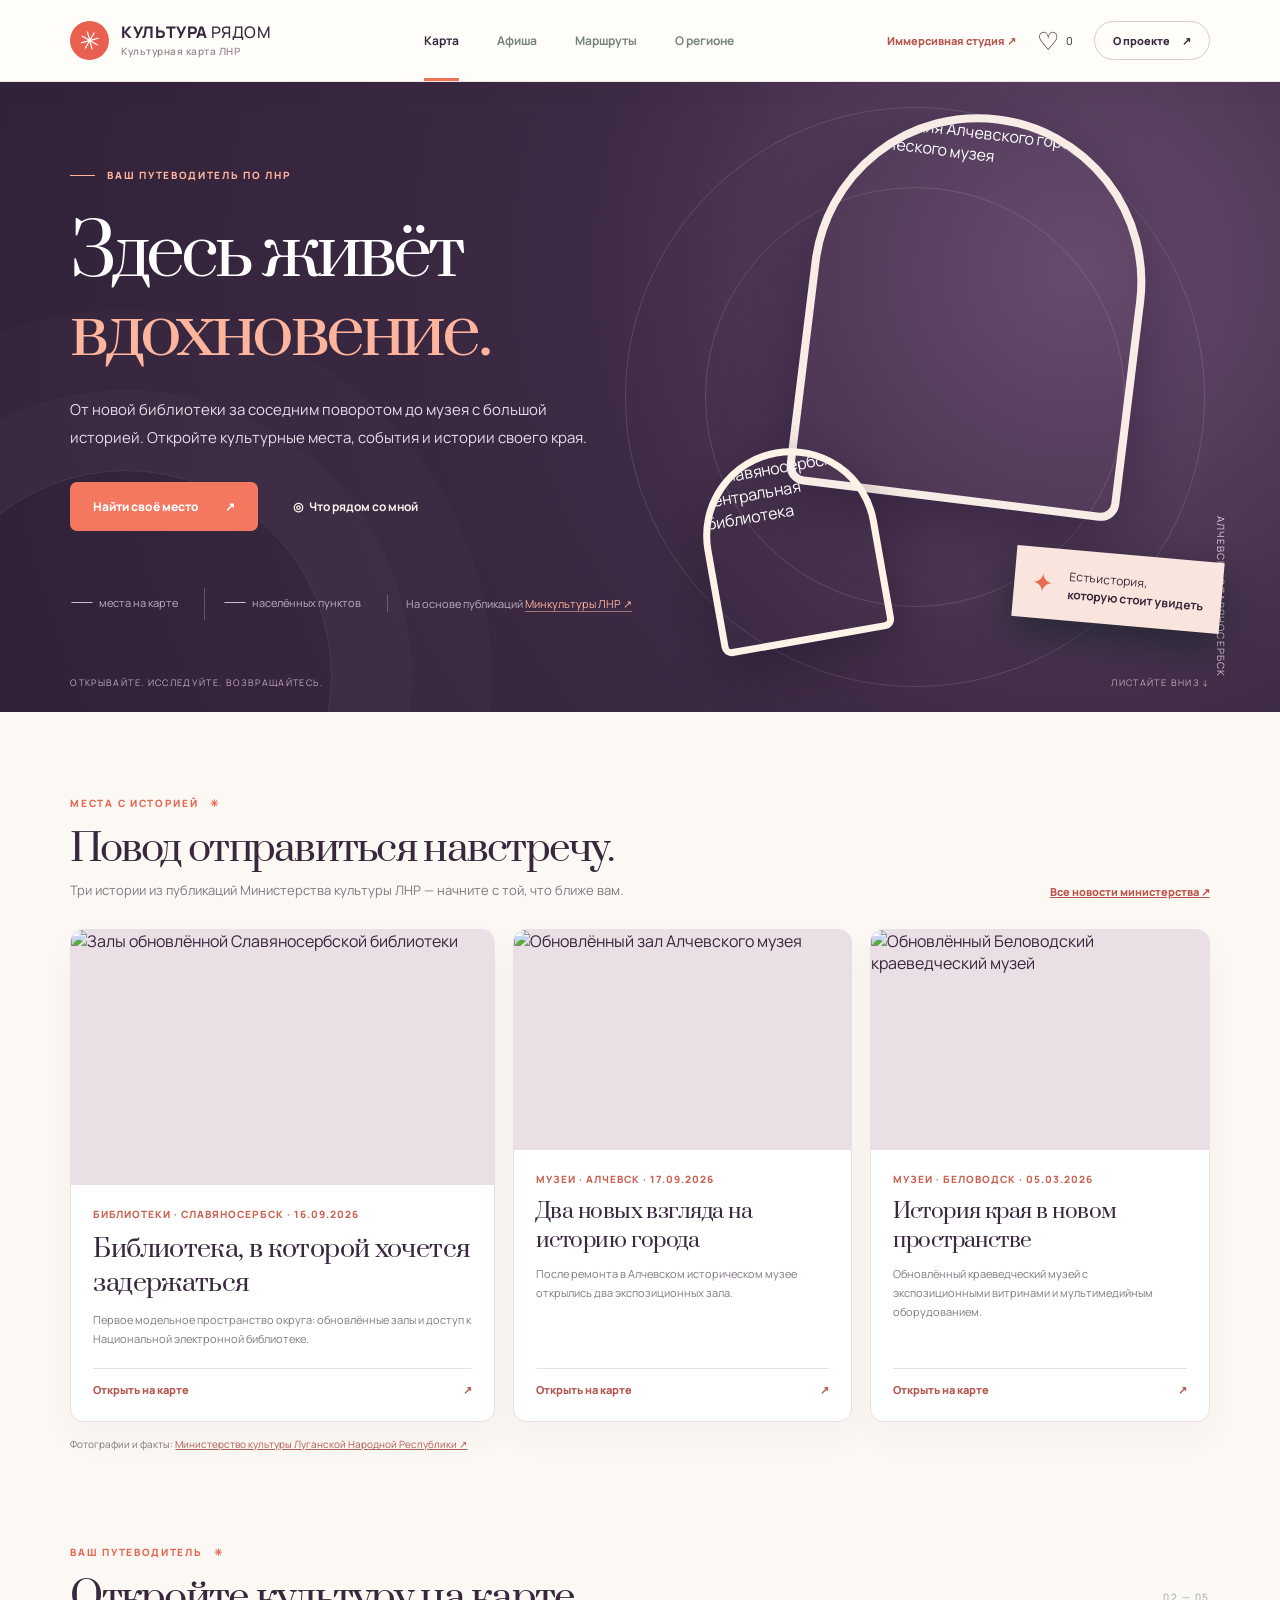
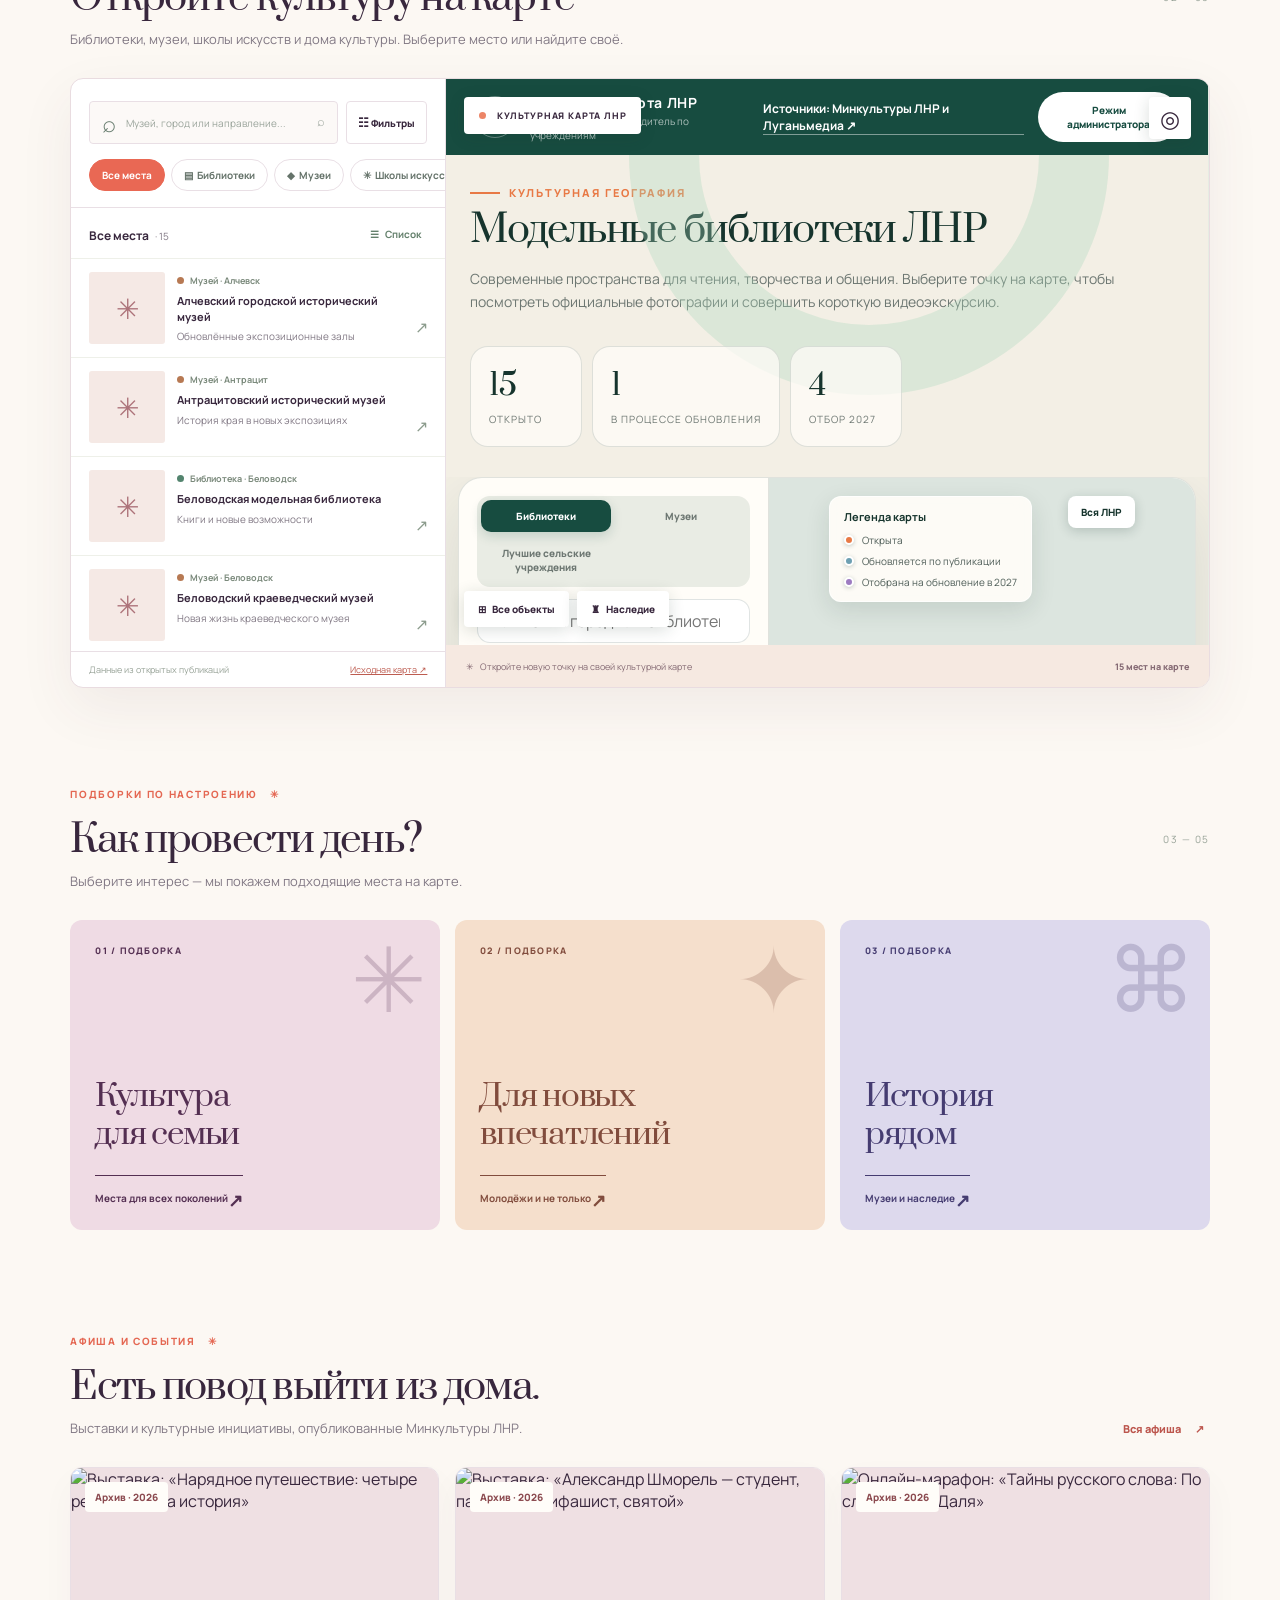
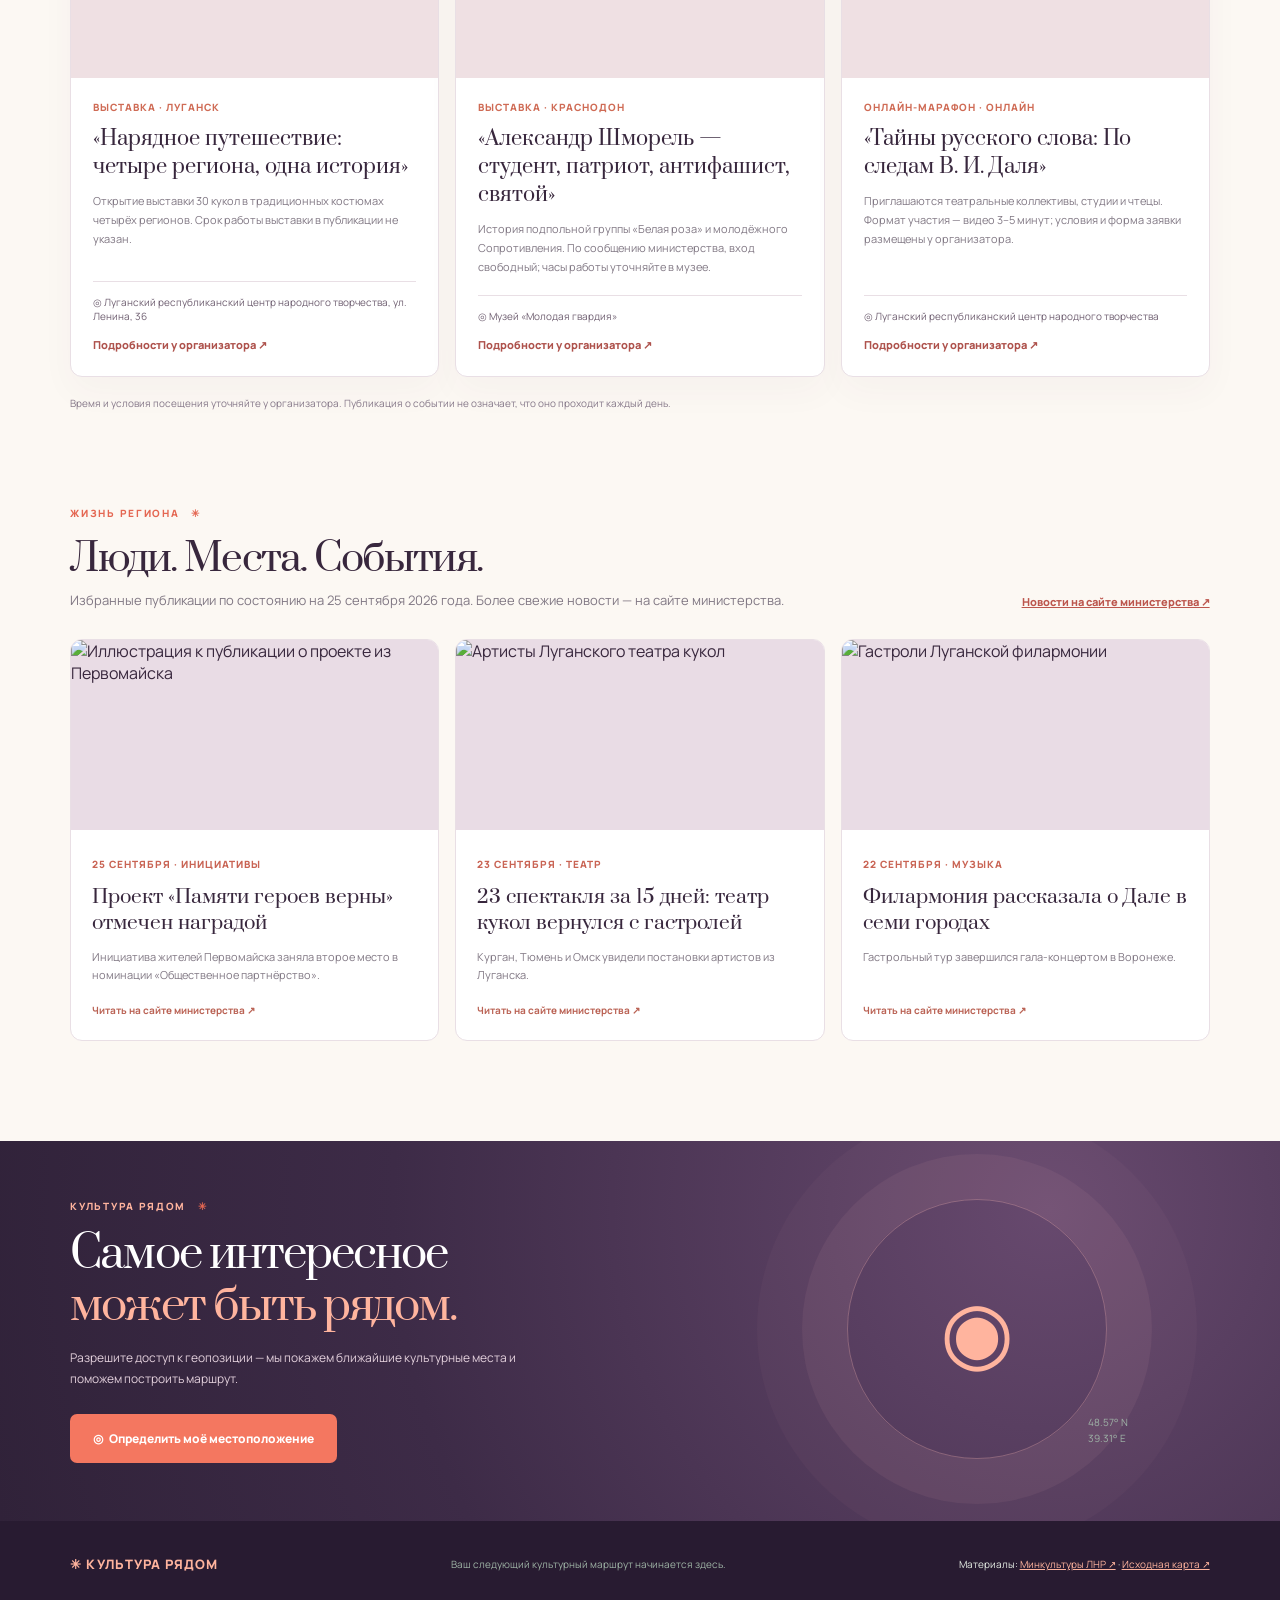
==== commit d5347bf1: "Update cultural map facts and source dates" ====
--- a/culture-map.html
+++ b/culture-map.html
@@ -22,7 +22,7 @@
 
   <main id="home">
     <section class="hero">
-      <div class="hero-copy"><div class="eyebrow"><span class="eyebrow-line"></span> ВАШ ПУТЕВОДИТЕЛЬ ПО ЛНР</div><h1>Здесь живёт<br><em>вдохновение.</em></h1><p>От новой библиотеки за соседним поворотом до музея с большой историей. Откройте культурные места, события и истории своего края.</p><div class="hero-actions"><button class="button button-lime" id="hero-explore">Найти своё место <span>↗</span></button><button class="text-button" id="hero-near">◎ &nbsp; Что рядом со мной</button></div><div class="hero-proof"><span><b id="hero-place-count">32</b> места на карте</span><span><b id="hero-city-count">—</b> населённых пунктов</span><span>На основе публикаций <a href="https://mk.lpr-reg.ru/" target="_blank" rel="noopener noreferrer">Минкультуры ЛНР ↗</a></span></div></div>
+      <div class="hero-copy"><div class="eyebrow"><span class="eyebrow-line"></span> ВАШ ПУТЕВОДИТЕЛЬ ПО ЛНР</div><h1>Здесь живёт<br><em>вдохновение.</em></h1><p>От новой библиотеки за соседним поворотом до музея с большой историей. Откройте культурные места, события и истории своего края.</p><div class="hero-actions"><button class="button button-lime" id="hero-explore">Найти своё место <span>↗</span></button><button class="text-button" id="hero-near">◎ &nbsp; Что рядом со мной</button></div><div class="hero-proof"><span><b id="hero-place-count">—</b> места на карте</span><span><b id="hero-city-count">—</b> населённых пунктов</span><span>На основе публикаций <a href="https://mk.lpr-reg.ru/" target="_blank" rel="noopener noreferrer">Минкультуры ЛНР ↗</a></span></div></div>
       <div class="hero-art"><div class="hero-orbit orbit-one"></div><div class="hero-orbit orbit-two"></div><div class="art-image"><img src="https://mk.lpr-reg.ru/uploads/posts/2026-09/1789713826_img-20260917-111139.jpg" alt="Экспозиция Алчевского городского исторического музея"></div><div class="art-image-small"><img src="https://mk.lpr-reg.ru/uploads/posts/2026-09/1789713559_img-20260916-124039.jpg" alt="Славяносербская центральная библиотека"></div><div class="art-caption"><span class="art-caption-icon">✦</span><span>Есть история,<br><b>которую стоит увидеть</b></span></div><div class="art-coordinate">АЛЧЕВСК · СЛАВЯНОСЕРБСК</div></div>
       <div class="hero-bottom"><span>ОТКРЫВАЙТЕ. ИССЛЕДУЙТЕ. ВОЗВРАЩАЙТЕСЬ.</span><span>ЛИСТАЙТЕ ВНИЗ ↓</span></div>
     </section>
@@ -48,7 +48,14 @@
 
     <section class="events-section" id="events-section"><div class="section-heading"><div><div class="section-kicker">АФИША И СОБЫТИЯ <span>✳</span></div><h2>Есть повод выйти из дома.</h2><p>Выставки и культурные инициативы, опубликованные Минкультуры ЛНР.</p></div><button class="section-link" data-view="events">Вся афиша <span>↗</span></button></div><div class="event-grid" id="home-events"></div><p class="event-disclaimer">Время и условия посещения уточняйте у организатора. Публикация о событии не означает, что оно проходит каждый день.</p></section>
 
-    <section class="news-section" aria-labelledby="news-title"><div class="section-heading"><div><div class="section-kicker">ЖИЗНЬ РЕГИОНА <span>✳</span></div><h2 id="news-title">Люди. Места. События.</h2><p>Коротко о том, что происходит в культурной жизни региона.</p></div><a class="section-link" href="https://mk.lpr-reg.ru/news-main" target="_blank" rel="noopener noreferrer">Новости на сайте министерства ↗</a></div><div class="news-grid"><a class="news-card" href="https://mk.lpr-reg.ru/14189-teatr-kukol-iz-lnr-vernulsja-s-bolshih-gastrolej-po-uralu-i-sibiri.html" target="_blank" rel="noopener noreferrer"><div class="news-photo"><img src="https://mk.lpr-reg.ru/uploads/posts/2026-09/1790163559_1upidi1opljrk-gol8tordglkp-q3zwny-yeoa9okzvrqe-p94hlvm8nh2kwo7guittaw1d-u0gzbpqpospe4do0.jpg" alt="Артисты Луганского театра кукол" loading="lazy"></div><div class="news-body"><span>23 СЕНТЯБРЯ · ТЕАТР</span><h3>23 спектакля за 15 дней: театр кукол вернулся с гастролей</h3><p>Курган, Тюмень и Омск увидели постановки артистов из Луганска.</p><b>Читать на сайте министерства ↗</b></div></a><a class="news-card" href="https://mk.lpr-reg.ru/14185-luganskaja-filarmonija-zavershila-gastrolnyj-tur-po-voronezhskoj-oblasti-s-proektom-o-vladimire-dale.html" target="_blank" rel="noopener noreferrer"><div class="news-photo"><img src="https://mk.lpr-reg.ru/uploads/posts/2026-09/medium/1790083965_img_20260922_141011.jpg" alt="Гастроли Луганской филармонии" loading="lazy"></div><div class="news-body"><span>22 СЕНТЯБРЯ · МУЗЫКА</span><h3>Филармония рассказала о Дале в семи городах</h3><p>Гастрольный тур завершился гала-концертом в Воронеже.</p><b>Читать на сайте министерства ↗</b></div></a><a class="news-card" href="https://mk.lpr-reg.ru/14187-ministr-kultury-lnr-ocenil-hod-obnovlenija-muzeja-i-dvorca-kultury-v-perevalskom-rajone.html" target="_blank" rel="noopener noreferrer"><div class="news-photo"><img src="https://mk.lpr-reg.ru/uploads/posts/2026-09/medium/1790143305_img_20260923_090028.jpg" alt="Обновление музея и Дворца культуры в Перевальском районе" loading="lazy"></div><div class="news-body"><span>22 СЕНТЯБРЯ · ИНФРАСТРУКТУРА</span><h3>Новая жизнь культурных пространств Перевальска</h3><p>Министр культуры оценил ход обновления музея и Дворца культуры.</p><b>Читать на сайте министерства ↗</b></div></a></div></section>
+    <section class="news-section" aria-labelledby="news-title">
+      <div class="section-heading"><div><div class="section-kicker">ЖИЗНЬ РЕГИОНА <span>✳</span></div><h2 id="news-title">Люди. Места. События.</h2><p>Избранные публикации по состоянию на 25 сентября 2026 года. Более свежие новости — на сайте министерства.</p></div><a class="section-link" href="https://mk.lpr-reg.ru/news-main" target="_blank" rel="noopener noreferrer">Новости на сайте министерства ↗</a></div>
+      <div class="news-grid">
+        <a class="news-card" href="https://mk.lpr-reg.ru/14200-proekt-pamjati-geroev-verny-iz-pervomajska-otmechen-nagradoj-na-vserossijskom-konkurse-nifi-minfina-rossii.html" target="_blank" rel="noopener noreferrer"><div class="news-photo"><img src="https://mk.lpr-reg.ru/uploads/posts/2026-09/medium/1790317025_ek-7094.jpg" alt="Иллюстрация к публикации о проекте из Первомайска" loading="lazy"></div><div class="news-body"><span>25 СЕНТЯБРЯ · ИНИЦИАТИВЫ</span><h3>Проект «Памяти героев верны» отмечен наградой</h3><p>Инициатива жителей Первомайска заняла второе место в номинации «Общественное партнёрство».</p><b>Читать на сайте министерства ↗</b></div></a>
+        <a class="news-card" href="https://mk.lpr-reg.ru/14189-teatr-kukol-iz-lnr-vernulsja-s-bolshih-gastrolej-po-uralu-i-sibiri.html" target="_blank" rel="noopener noreferrer"><div class="news-photo"><img src="https://mk.lpr-reg.ru/uploads/posts/2026-09/1790163559_1upidi1opljrk-gol8tordglkp-q3zwny-yeoa9okzvrqe-p94hlvm8nh2kwo7guittaw1d-u0gzbpqpospe4do0.jpg" alt="Артисты Луганского театра кукол" loading="lazy"></div><div class="news-body"><span>23 СЕНТЯБРЯ · ТЕАТР</span><h3>23 спектакля за 15 дней: театр кукол вернулся с гастролей</h3><p>Курган, Тюмень и Омск увидели постановки артистов из Луганска.</p><b>Читать на сайте министерства ↗</b></div></a>
+        <a class="news-card" href="https://mk.lpr-reg.ru/14185-luganskaja-filarmonija-zavershila-gastrolnyj-tur-po-voronezhskoj-oblasti-s-proektom-o-vladimire-dale.html" target="_blank" rel="noopener noreferrer"><div class="news-photo"><img src="https://mk.lpr-reg.ru/uploads/posts/2026-09/medium/1790083965_img_20260922_141011.jpg" alt="Гастроли Луганской филармонии" loading="lazy"></div><div class="news-body"><span>22 СЕНТЯБРЯ · МУЗЫКА</span><h3>Филармония рассказала о Дале в семи городах</h3><p>Гастрольный тур завершился гала-концертом в Воронеже.</p><b>Читать на сайте министерства ↗</b></div></a>
+      </div>
+    </section>
 
     <section class="near-section" id="near-section"><div><div class="section-kicker">КУЛЬТУРА РЯДОМ <span>✳</span></div><h2>Самое интересное<br><em>может быть рядом.</em></h2><p>Разрешите доступ к геопозиции — мы покажем ближайшие культурные места и поможем построить маршрут.</p><button class="button button-lime" id="near-locate">◎ &nbsp; Определить моё местоположение</button><div class="near-results" id="near-results" hidden></div></div><div class="near-decoration" aria-hidden="true"><span>◉</span><i>48.57° N<br>39.31° E</i></div></section>
   </main>
